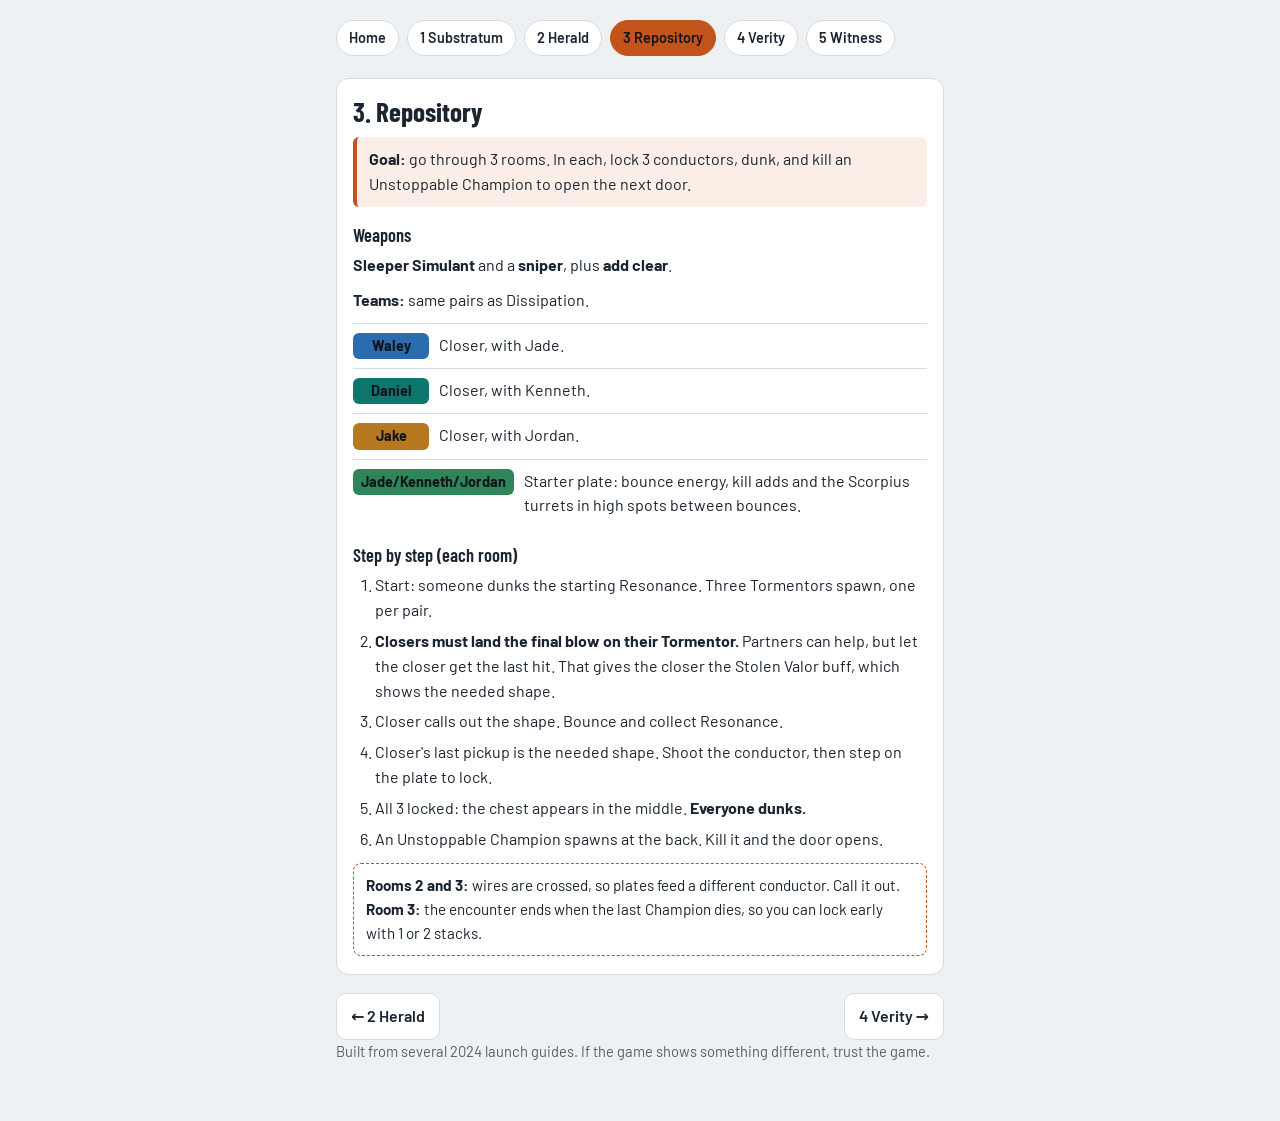
==== repository.html @ 1529be34 "Add files via upload" ====
<!DOCTYPE html>
<html lang="en"><head><meta charset="utf-8">
<meta name="viewport" content="width=device-width, initial-scale=1, viewport-fit=cover">
<title>3 Repository | Salvation's Edge</title>
<link href="https://fonts.googleapis.com/css2?family=Barlow+Condensed:wght@600;700&family=Barlow:wght@400;600&display=swap" rel="stylesheet">
<link rel="stylesheet" href="style.css"></head><body><main>
<nav><a href="index.html">Home</a><a href="substratum.html">1 Substratum</a><a href="herald.html">2 Herald</a><a href="repository.html" class=cur>3 Repository</a><a href="verity.html">4 Verity</a><a href="witness.html">5 Witness</a></nav>
<section id="e3">
<h2>3. Repository</h2>
<div class="goal"><b>Goal:</b> go through 3 rooms. In each, lock 3 conductors, dunk, and kill an Unstoppable Champion to open the next door.</div>
<h3>Weapons</h3>
<p><b>Sleeper Simulant</b> and a <b>sniper</b>, plus <b>add clear</b>.</p>
<p><b>Teams:</b> same pairs as Dissipation.</p>
<div class="role"><span class="chip waley">Waley</span><span>Closer, with Jade.</span></div>
<div class="role"><span class="chip daniel">Daniel</span><span>Closer, with Kenneth.</span></div>
<div class="role"><span class="chip jake">Jake</span><span>Closer, with Jordan.</span></div>
<div class="role"><span class="chip jade">Jade/Kenneth/Jordan</span><span>Starter plate: bounce energy, kill adds and the Scorpius turrets in high spots between bounces.</span></div>

<h3>Step by step (each room)</h3>
<ol>
<li>Start: someone dunks the starting Resonance. Three Tormentors spawn, one per pair.</li>
<li><b>Closers must land the final blow on their Tormentor.</b> Partners can help, but let the closer get the last hit. That gives the closer the Stolen Valor buff, which shows the needed shape.</li>
<li>Closer calls out the shape. Bounce and collect Resonance.</li>
<li>Closer's last pickup is the needed shape. Shoot the conductor, then step on the plate to lock.</li>
<li>All 3 locked: the chest appears in the middle. <b>Everyone dunks.</b></li>
<li>An Unstoppable Champion spawns at the back. Kill it and the door opens.</li>
</ol>
<div class="warn"><b>Rooms 2 and 3:</b> wires are crossed, so plates feed a different conductor. Call it out. <b>Room 3:</b> the encounter ends when the last Champion dies, so you can lock early with 1 or 2 stacks.</div>
</section>
<div class="pn"><a href="herald.html">&larr; 2 Herald</a><a href="verity.html">4 Verity &rarr;</a></div>
<p class="note">Built from several 2024 launch guides. If the game shows something different, trust the game.</p>
</main></body></html>
---- style.css ----
:root{--bg:#eef1f4;--card:#fff;--ink:#1b2430;--mute:#55606e;--line:#d5dbe2;--acc:#c2531a;--accbg:#fbeee6;
--waley:#2b6cb0;--jade:#2f855a;--jordan:#805ad5;--jake:#b7791f;--kenneth:#c53030;--daniel:#0f766e;
box-sizing:border-box;padding-top:env(safe-area-inset-top,0px);padding-bottom:env(safe-area-inset-bottom,0px)}
@media (prefers-color-scheme:dark){:root:not([data-theme="light"]){--bg:#12161c;--card:#1b212a;--ink:#e8ecf1;--mute:#9aa6b4;--line:#2d3642;--acc:#f08a4b;--accbg:#2a1f18;
--waley:#63a4ee;--jade:#5fc78f;--jordan:#b69af0;--jake:#e3b04d;--kenneth:#f27a7a;--daniel:#4cc9bd}}
:root[data-theme="dark"]{--bg:#12161c;--card:#1b212a;--ink:#e8ecf1;--mute:#9aa6b4;--line:#2d3642;--acc:#f08a4b;--accbg:#2a1f18;
--waley:#63a4ee;--jade:#5fc78f;--jordan:#b69af0;--jake:#e3b04d;--kenneth:#f27a7a;--daniel:#4cc9bd}
html{scroll-padding-top:env(safe-area-inset-top,0px);scroll-behavior:smooth}
*{box-sizing:border-box}
body{margin:0;background:var(--bg);color:var(--ink);font:16px/1.55 Barlow,system-ui,-apple-system,"Segoe UI",sans-serif}
main{max-width:640px;margin:0 auto;padding:20px 16px 48px}
h1,h2,h3{font-family:"Barlow Condensed","Arial Narrow",system-ui,sans-serif;line-height:1.1;margin:0}
h1{font-size:2.4rem;font-weight:700}
h2{font-size:1.7rem;font-weight:700;margin-bottom:6px}
h3{font-size:1.15rem;font-weight:600;margin:18px 0 8px}
p{margin:0 0 10px}
.sub{color:var(--mute);margin:6px 0 16px}
nav{display:flex;flex-wrap:wrap;gap:8px;margin-bottom:22px}
nav a{padding:6px 12px;border:1px solid var(--line);border-radius:999px;color:var(--ink);text-decoration:none;background:var(--card);font-weight:600;font-size:.9rem}
section{background:var(--card);border:1px solid var(--line);border-radius:12px;padding:18px 16px;margin-bottom:18px}
.goal{background:var(--accbg);border-left:4px solid var(--acc);padding:10px 12px;border-radius:6px;margin:10px 0 14px}
.role{display:flex;gap:10px;align-items:flex-start;padding:9px 0;border-top:1px solid var(--line)}
.role:first-of-type{border-top:0}
.chip{flex:0 0 auto;min-width:76px;text-align:center;padding:2px 8px;border-radius:6px;font-weight:700;color:#fff;font-size:.9rem}
.waley{background:var(--waley)}.jade{background:var(--jade)}.jordan{background:var(--jordan)}
.jake{background:var(--jake)}.kenneth{background:var(--kenneth)}.daniel{background:var(--daniel)}
:root:not([data-theme="light"]) .chip{color:#10151b}
.team{font-weight:700;margin:14px 0 2px}
ol,ul{margin:0 0 10px;padding-left:22px}li{margin-bottom:6px}
.note{color:var(--mute);font-size:.92rem}
.warn{border:1px dashed var(--acc);border-radius:8px;padding:10px 12px;margin-top:12px;font-size:.95rem}
.ph{border:2px dashed var(--line);border-radius:8px;padding:16px;text-align:center;color:var(--mute)}

.top{display:flex;align-items:center;justify-content:space-between;gap:10px;margin-bottom:14px}
.top a.home{font-family:"Barlow Condensed","Arial Narrow",system-ui,sans-serif;font-weight:700;font-size:1.2rem;color:var(--ink);text-decoration:none}
nav a.cur{background:var(--acc);border-color:var(--acc);color:#fff}
:root:not([data-theme="light"]) nav a.cur{color:#10151b}
.cards{display:grid;gap:10px;margin:0 0 18px}
.cards a{display:block;background:var(--card);border:1px solid var(--line);border-left:4px solid var(--acc);border-radius:10px;padding:12px 14px;color:var(--ink);text-decoration:none}
.cards b{font-family:"Barlow Condensed","Arial Narrow",system-ui,sans-serif;font-size:1.3rem}
.cards span{display:block;color:var(--mute);font-size:.95rem}
.pn{display:flex;justify-content:space-between;gap:10px;margin-top:6px}
.pn a{padding:10px 14px;border:1px solid var(--line);border-radius:10px;background:var(--card);color:var(--ink);text-decoration:none;font-weight:600}
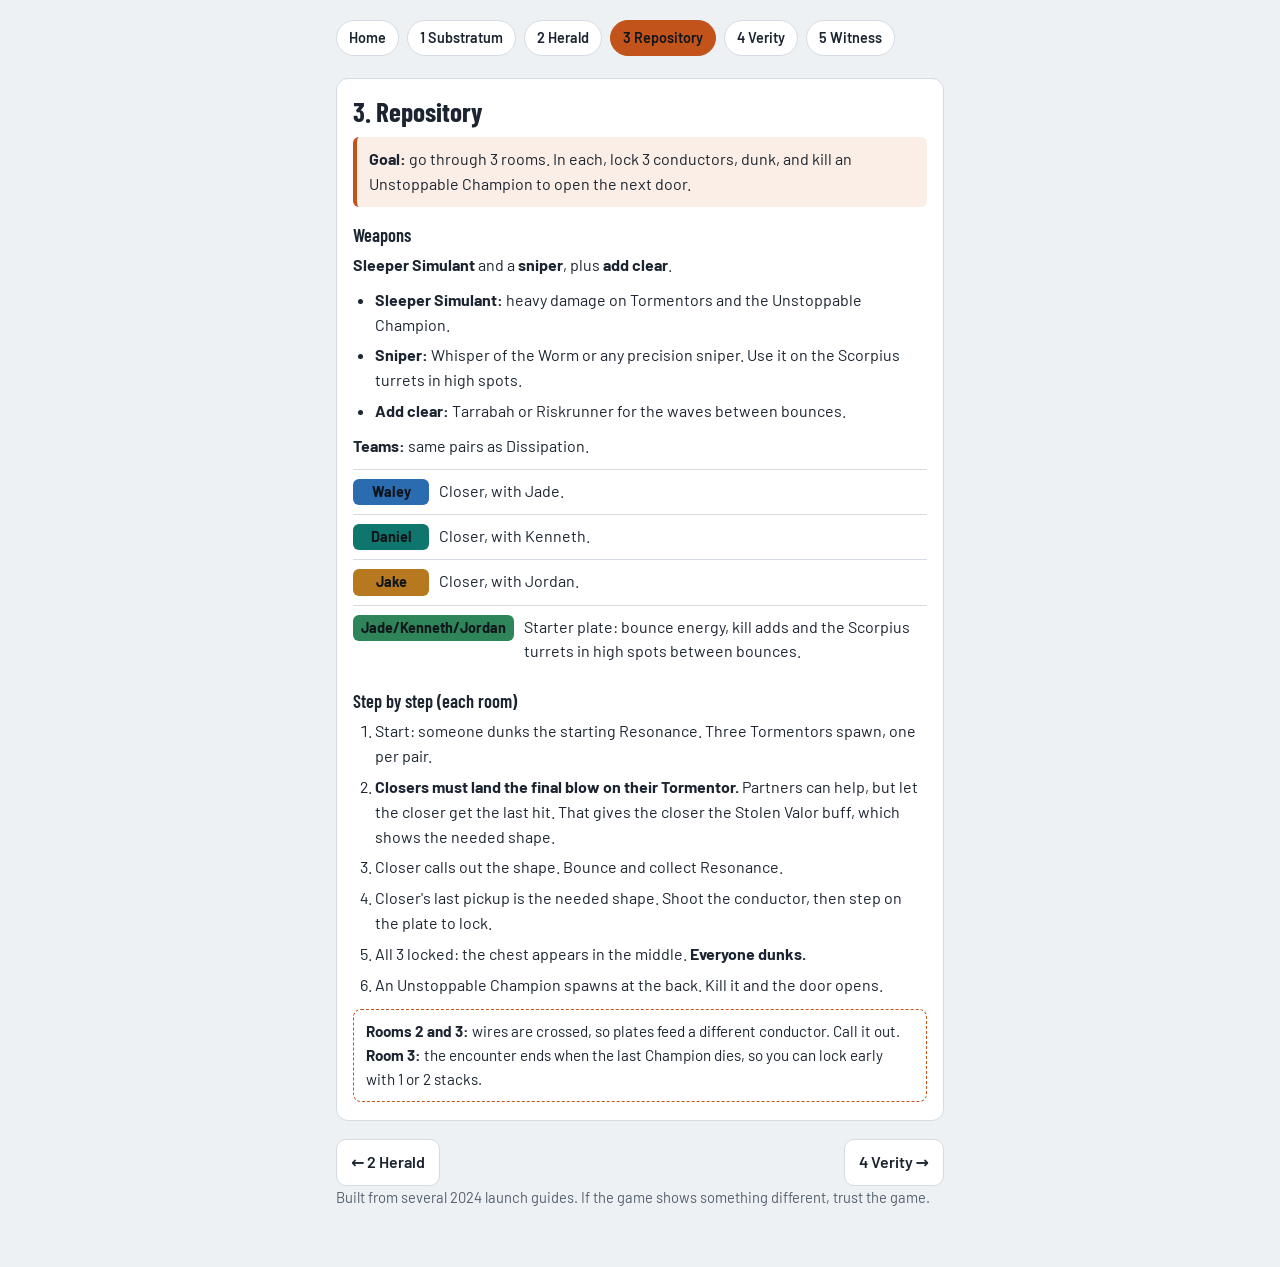
==== commit 80bc6f12: "Add files via upload" ====
--- a/repository.html
+++ b/repository.html
@@ -10,6 +10,11 @@
 <div class="goal"><b>Goal:</b> go through 3 rooms. In each, lock 3 conductors, dunk, and kill an Unstoppable Champion to open the next door.</div>
 <h3>Weapons</h3>
 <p><b>Sleeper Simulant</b> and a <b>sniper</b>, plus <b>add clear</b>.</p>
+<ul>
+<li><b>Sleeper Simulant:</b> heavy damage on Tormentors and the Unstoppable Champion.</li>
+<li><b>Sniper:</b> Whisper of the Worm or any precision sniper. Use it on the Scorpius turrets in high spots.</li>
+<li><b>Add clear:</b> Tarrabah or Riskrunner for the waves between bounces.</li>
+</ul>
 <p><b>Teams:</b> same pairs as Dissipation.</p>
 <div class="role"><span class="chip waley">Waley</span><span>Closer, with Jade.</span></div>
 <div class="role"><span class="chip daniel">Daniel</span><span>Closer, with Kenneth.</span></div>
